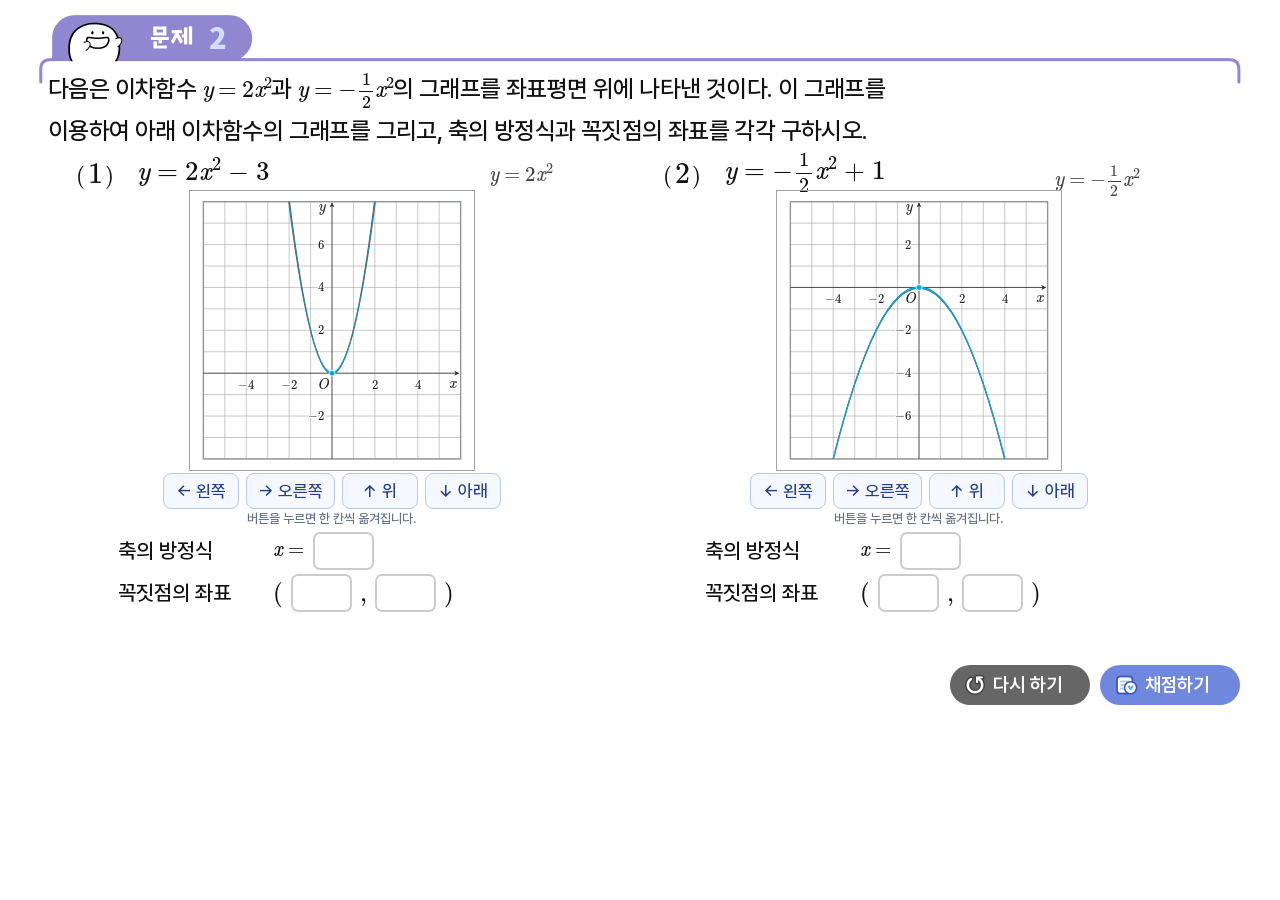
==== 02-step/index.html @ 466fb757 "Publish quadratic graph translation activities" ====
<!doctype html>
<html lang="ko">
<head>
  <meta charset="utf-8">
  <meta name="viewport" content="width=device-width,initial-scale=1">
  <title>이차함수 그래프 평행이동 — 한 칸씩 이동</title>
  <link rel="stylesheet" href="../common-assets/amanta/da_mi_math2/public/common/css/amt-content.css">
  <link rel="stylesheet" href="css/amt-index.bundle.css">
  <link rel="stylesheet" href="css/amt-index.css">
</head>
<body>
  <p id="loading-message" role="status">활동을 불러오는 중입니다.</p>
  <div id="activity-frame">
    <div id="amt-viewer-wraper" class="html-type quadratic-page" data-mode="step">
      <main id="content" class="corner_unit color-type-2" aria-label="이차함수 그래프 평행이동 문제 2">
        <div id="quiz-main-01">
          <!-- 본문 메인 스크롤 영역 -->
          <div class="main-scroll scroll-cont js-scroll-cont">
            <div class="scroll-inner" style="height: auto">
              <!-- 본문 지시문 :: 문제 + 숫자 -->
              <div class="title-quiz-num">
                <div class="bullet"><span class="text">문제</span><span class="num">2</span></div>
                <div class="text-cont">
                  <div class="text-1">다음은 이차함수 <span class="math" aria-label="와이 는 이 엑스 제곱"><i>y</i> = 2<i>x</i><sup>2</sup></span>과 <span class="math" aria-label="와이 는 마이너스 이분의 일 엑스 제곱"><i>y</i> = −<span class="fraction"><span>1</span><span>2</span></span><i>x</i><sup>2</sup></span>의 그래프를 좌표평면 위에 나타낸 것이다. 이 그래프를<br class="desktop-break"> 이용하여 아래 이차함수의 그래프를 그리고, 축의 방정식과 꼭짓점의 좌표를 각각 구하시오.</div>
                </div>
              </div>
              <!-- 본문 콘텐츠 영역 - 문제 -->
              <div class="content-area">
                <div class="content-box" style="height: auto">
                  <div id="problems" class="problems"></div>
                </div>
              </div>
            </div>
          </div>
          <!-- 원본 문제 유형과 같은 하단 채점 버튼 -->
          <div class="bottom-g-icon btns-bottom">
            <button class="g-icon answer btn-answer" type="button" aria-controls="answer-popup-01" aria-expanded="false" hidden><span class="text">풀이 보기</span></button>
            <p id="overall-result" role="status" aria-live="polite" aria-atomic="true"></p>
            <button class="g-icon restart btn-restart" type="button"><span class="text">다시 하기</span></button>
            <button class="g-icon mark btn-mark" type="button"><span class="text">채점하기</span></button>
          </div>
          <!-- 정답 보기 유형: 풀이 보기 -->
          <section id="answer-popup-01" class="g-answer-cont explain" role="region" aria-label="정답과 풀이" hidden>
            <div class="inner"><div class="body">
              <button class="btn-answer-close" type="button" aria-label="풀이 닫기">×</button>
              <div class="answer-block">
                <div class="bullet">정답</div>
                <div class="text-cont solution-grid">
                  <div class="bracket-num-text"><div class="num">(<span class="count">1</span>)</div><div class="text">축의 방정식: <span class="math"><i>x</i> = 0</span><br>꼭짓점의 좌표: <span class="math">(0, −3)</span></div></div>
                  <div class="bracket-num-text"><div class="num">(<span class="count">2</span>)</div><div class="text">축의 방정식: <span class="math"><i>x</i> = 0</span><br>꼭짓점의 좌표: <span class="math">(0, 1)</span></div></div>
                </div>
              </div>
              <div class="explain-block">
                <div class="bullet">풀이</div>
                <div class="text-cont solution-grid">
                  <div class="bracket-num-text"><div class="num">(<span class="count">1</span>)</div><div class="text"><span class="math"><i>y</i> = 2<i>x</i><sup>2</sup></span>의 그래프를 아래로 3만큼<br>평행이동한다.</div></div>
                  <div class="bracket-num-text"><div class="num">(<span class="count">2</span>)</div><div class="text"><span class="math"><i>y</i> = −<span class="fraction"><span>1</span><span>2</span></span><i>x</i><sup>2</sup></span>의 그래프를 위로 1만큼<br>평행이동한다.</div></div>
                </div>
              </div>
            </div></div>
          </section>
        </div>
      </main>
    </div>
  </div>
  <noscript><p>이 활동을 사용하려면 브라우저에서 JavaScript를 켜 주세요.</p></noscript>
  <script src="js/amt-index.bundle.js"></script>
</body>
</html>
---- common-assets/amanta/da_mi_math2/public/common/css/amt-content.css ----
@import"amt-sanitize.css";@import"amt-scss.bundle.css";@import"amt-root.css";@import"amt-font.css";@import"amt-common.css";@import"amt-quiz.css";@import"amt-corner.css";@import"amt-videoPlayer.css";
---- 02-step/css/amt-index.bundle.css ----
#amt-viewer-wraper .corner_unit{background-color:#fff!important;background-repeat:no-repeat;background-size:contain}#amt-viewer-wraper .title-think-num{display:flex;justify-content:flex-start;align-items:flex-start;margin-top:20px;padding-left:40px;position:relative}#amt-viewer-wraper .title-think-num:before{content:"";position:absolute;left:100px;top:5px;width:1140px;height:48px;border-radius:48px;background-color:#edf0f6}#amt-viewer-wraper .title-think-num .bullet{z-index:1;flex-shrink:0;margin-right:12px;position:relative;width:131px;height:53px;background-repeat:no-repeat;background-size:contain;background-image:url(../../common-assets/amanta/da_mi_math2/src/assets/images/unit/title_think_bullet.svg)}#amt-viewer-wraper .title-think-num .bullet>.text{position:absolute;left:10px;top:9px;width:68px;font-family:br-b;font-size:24px;text-align:center;color:#fff}#amt-viewer-wraper .title-think-num .bullet>.num{position:absolute;left:85px;top:8px;width:36px;font-family:ns-kr-black;font-size:26px;text-align:center;color:#1c2b4f}#amt-viewer-wraper .title-think-num .text-cont{position:relative;top:8px;width:100%}#amt-viewer-wraper .title-think-num .text-cont>.text-1{position:relative;font-family:pre-sb;font-size:30px;line-height:1.4em;text-align:justify;color:#03486f}#amt-viewer-wraper .title-think-num.has-frac:before{height:74px}#amt-viewer-wraper .title-think-num.has-frac .text-cont{margin-top:7px;margin-bottom:12px}#amt-viewer-wraper .title-think-num.has-frac .bullet{margin-top:15px}#amt-viewer-wraper .title-quiz-num{display:flex;justify-content:flex-start;align-items:flex-start;flex-direction:column;gap:0;margin-top:35px;position:relative;width:1280px;height:120px;background-repeat:no-repeat;background-size:1280px 72px;background-position:0 0;background-image:url(../../common-assets/amanta/da_mi_math2/src/assets/images/unit/title_quiz_bg.png)}#amt-viewer-wraper .title-quiz-num .bullet{z-index:1;flex-shrink:0;position:relative;left:53px;width:200px;height:46px;background-repeat:no-repeat;background-size:contain}#amt-viewer-wraper .title-quiz-num .bullet>.text{position:absolute;left:85px;top:7px;width:68px;font-family:br-b;font-size:24px;text-align:center;color:#fff}#amt-viewer-wraper .title-quiz-num .bullet>.num{position:absolute;left:147px;top:3px;width:36px;font-family:ns-kr-black;font-size:29px;text-align:center;color:#d6dcff}#amt-viewer-wraper .title-quiz-num .text-cont{position:relative;left:57px;top:28px;width:1170px}#amt-viewer-wraper .title-quiz-num .text-cont>.text-1{position:relative;font-family:pre-sb;font-size:28px;line-height:1.4em;text-align:justify}#amt-viewer-wraper .title-quiz-num .text-cont>.text-1.rows-2{line-height:1.8em}#amt-viewer-wraper .title-quiz-num .text-cont>.num{flex-shrink:0;position:relative;left:-4px;top:-6px;width:30px;font-family:ns-kr-black;font-size:33px;line-height:1.4em;text-align:center}#amt-viewer-wraper .title-quiz-num.ex{background-image:url(../../common-assets/amanta/da_mi_math2/src/assets/images/unit/title_quiz_ex_bg.png)}#amt-viewer-wraper .title-quiz-num.ex .bullet>.num{color:#913826}#amt-viewer-wraper .title-quiz-num.with{background-image:url(../../common-assets/amanta/da_mi_math2/src/assets/images/unit/title_quiz_with_bg.png)}#amt-viewer-wraper .title-quiz-num.with.has-num{background-size:1280px 92px;background-image:url(../../common-assets/amanta/da_mi_math2/src/assets/images/unit/title_quiz_with_num_bg.png)}#amt-viewer-wraper .title-quiz-num.with.has-num .bullet>.text{left:95px;top:17px}#amt-viewer-wraper .title-quiz-num.with.has-num .bullet>.num{left:208px;top:13px;color:#ee6970}#amt-viewer-wraper .title-quiz-num.with.has-num .text-cont{position:relative;left:82px;top:38px;width:1150px}#amt-viewer-wraper .content-area.type-with .with-num-text{margin-left:60px;display:flex;gap:5px}#amt-viewer-wraper .content-area.type-with.has-num .with-num-text{margin-left:80px;display:flex;gap:5px}#amt-viewer-wraper .content-area.type-with .with-num-text .num{font-family:ns-kr-black;font-size:33px;color:#ee6970;position:relative}#amt-viewer-wraper .content-area.type-with .with-num-text .text{line-height:1.8em}#amt-viewer-wraper .content-area.type-with .with-num-text .text>.num{font-size:30px}#amt-viewer-wraper .title-quiz-num.with .bullet>.text{width:104px}#amt-viewer-wraper .title-quiz-num .text-cont>.num{color:#ee6970}
---- 02-step/css/amt-index.css ----
/* Page-specific layout over the original Amanta common and unit styles. */
*{box-sizing:border-box}
html,body{margin:0;padding:0;width:100%;min-height:100%;background:#fff;color:#111}
body{overflow-x:hidden}button,input{font:inherit}[hidden]{display:none!important}
#loading-message{margin:20px;font:16px sans-serif}
#activity-frame{position:relative;margin:0 auto}
#amt-viewer-wraper.html-type{transform-origin:top left;visibility:hidden;opacity:0;overflow:hidden}
#amt-viewer-wraper.html-type.ready{visibility:visible;opacity:1}
#amt-viewer-wraper #content{width:1280px;height:720px;overflow:hidden;background:#fff}
#amt-viewer-wraper #quiz-main-01{position:relative;height:100%}
#amt-viewer-wraper .main-scroll{position:absolute;left:0;top:0;width:1280px;height:658px;margin:0;padding:0;overflow-x:hidden;overflow-y:auto}
#amt-viewer-wraper .scroll-inner{position:relative;width:1280px;margin:0;padding:0 0 6px}
#amt-viewer-wraper .title-quiz-num{margin-top:12px;height:143px}
#amt-viewer-wraper .title-quiz-num .text-cont{top:12px;left:48px;width:1184px}
#amt-viewer-wraper .title-quiz-num .text-cont>.text-1{font-family:pre-m,sans-serif;font-size:24px;line-height:1.62;text-align:left;word-break:keep-all;letter-spacing:-.025em}
#amt-viewer-wraper .content-area,#amt-viewer-wraper .content-box{position:relative;left:auto;top:auto;width:auto;height:auto;margin:0;padding:0}
#amt-viewer-wraper .problems{display:grid;grid-template-columns:repeat(2,minmax(0,1fr));gap:76px;padding:0 76px}
#amt-viewer-wraper .problem{position:relative;min-width:0;margin:0;padding:0}
#amt-viewer-wraper .problem h2.bracket-num-text{position:static;display:flex;align-items:center;gap:13px;height:36px;margin:0;padding:0;font:27px/1.35 pre-m,sans-serif;font-weight:400}
#amt-viewer-wraper .problem h2>.num{position:static;flex:none;width:auto;font:23px/1.3 mjx-main-r,serif;white-space:nowrap}
#amt-viewer-wraper .problem h2>.text{position:static;line-height:1.35}
#amt-viewer-wraper .math{font-family:mjx-main-r,"Times New Roman",serif;white-space:nowrap}
#amt-viewer-wraper .math i{font-family:mjx-main-i,"Times New Roman",serif;font-style:normal}
#amt-viewer-wraper .math sup{font-size:.68em;vertical-align:super;line-height:0}
#amt-viewer-wraper .fraction{display:inline-flex;flex-direction:column;vertical-align:middle;text-align:center;line-height:1;font-size:.75em;margin:0 .14em}
#amt-viewer-wraper .fraction>span:first-child{border-bottom:1px solid currentColor;padding:0 .16em .1em}
#amt-viewer-wraper .fraction>span:last-child{padding-top:.1em}
#amt-viewer-wraper .base-formula{position:absolute;right:34px;top:9px;height:22px;margin:0;text-align:right;font-size:21px;line-height:22px;color:#454549}
#amt-viewer-wraper .graph-system{position:relative;width:328px;max-width:100%;margin:0 auto;display:grid;grid-template-columns:minmax(0,1fr) 28px;grid-template-rows:auto 26px;gap:4px}
#amt-viewer-wraper .graph-quad-cont.w-400.type-1{grid-area:1/1;position:relative;left:auto;top:auto;width:100%;height:auto;aspect-ratio:424/416;background:none!important;margin:0;border:0}
#amt-viewer-wraper .graph-quad-cont.w-400.type-1>.inner{position:relative;left:auto;top:auto;width:100%;height:auto;margin:0;padding:0;border:0}
#amt-viewer-wraper .graph-quad-cont.w-400.type-1>.graph-source{position:absolute;left:0;top:0;width:100%;height:100%;pointer-events:none;border:0;background:none}
#amt-viewer-wraper .graph{display:block;width:100%;height:auto;overflow:visible;touch-action:pan-y}
#amt-viewer-wraper .grid-line{stroke:#a4a6ab;stroke-width:.9}
#amt-viewer-wraper .grid-frame{stroke:#92959a;stroke-width:2;fill:none}
#amt-viewer-wraper .axis{stroke:#303033;stroke-width:1.3}
#amt-viewer-wraper .tick-label{fill:#222;font-family:mjx-main-r,"Times New Roman",serif;font-size:19px;paint-order:stroke;stroke:white;stroke-width:3px;stroke-linejoin:round}
#amt-viewer-wraper .axis-label{fill:#222;font-family:mjx-main-i,"Times New Roman",serif;font-size:23px;paint-order:stroke;stroke:#fff;stroke-width:3px}
#amt-viewer-wraper .curve{fill:none;stroke-linecap:round;stroke-linejoin:round}
#amt-viewer-wraper .base-curve{stroke:#55565a;stroke-width:3.7}
#amt-viewer-wraper .moving-curve{stroke:#00ace6;stroke-width:2.7}
#amt-viewer-wraper .vertex{fill:#00ace6;stroke:#fff;stroke-width:1.3}
#amt-viewer-wraper .slider-wrap{position:relative;min-width:0;min-height:0}
#amt-viewer-wraper .vertical{grid-area:1/2}
#amt-viewer-wraper .horizontal{grid-area:2/1}
#amt-viewer-wraper .slider-wrap:before{content:"";position:absolute;background:#e4ecf9;border-radius:6px;pointer-events:none}
#amt-viewer-wraper .vertical:before{top:calc(16/416*100%);height:calc(384/416*100%);left:10px;width:8px}
#amt-viewer-wraper .horizontal:before{left:calc(20/424*100%);width:calc(384/424*100%);top:9px;height:8px}
#amt-viewer-wraper .slider{position:absolute;margin:0;padding:0;border:0;appearance:none;-webkit-appearance:none;background:transparent;cursor:pointer;touch-action:none;pointer-events:auto}
#amt-viewer-wraper .slider-y{left:0;top:calc(16/416*100% - 12px);height:calc(384/416*100% + 24px);width:28px;writing-mode:vertical-lr;direction:rtl}
#amt-viewer-wraper .slider-x{top:0;left:calc(20/424*100% - 12px);width:calc(384/424*100% + 24px);height:26px}
#amt-viewer-wraper .slider::-webkit-slider-thumb{box-sizing:border-box;appearance:none;-webkit-appearance:none;width:24px;height:24px;background:#7087de;border:3px solid #fff;border-radius:50%;box-shadow:0 0 0 1px #5971c566}
#amt-viewer-wraper .slider-y::-webkit-slider-runnable-track{width:8px;height:100%;background:transparent}
#amt-viewer-wraper .slider-y::-webkit-slider-thumb{margin-left:-8px}
#amt-viewer-wraper .slider-x::-webkit-slider-runnable-track{height:8px;width:100%;background:transparent}
#amt-viewer-wraper .slider-x::-webkit-slider-thumb{margin-top:-8px}
#amt-viewer-wraper .slider::-moz-range-thumb{box-sizing:border-box;width:24px;height:24px;background:#7087de;border:3px solid #fff;border-radius:50%}
#amt-viewer-wraper .slider-y::-moz-range-track{width:8px;height:100%;background:transparent}
#amt-viewer-wraper .slider-x::-moz-range-track{height:8px;width:100%;background:transparent}
#amt-viewer-wraper .slider:disabled{opacity:.5;cursor:default}
#amt-viewer-wraper[data-mode=step] .graph-system{display:block;width:284px}
#amt-viewer-wraper .step-controls{display:flex;justify-content:center;gap:7px;margin:3px 0 0;min-height:36px}
#amt-viewer-wraper .step-controls button{height:36px;min-width:76px;padding:0 11px;border:1px solid #b8c5e9;border-radius:8px;background:#f6f8ff;color:#293f8b;font:17px/34px pre-m,sans-serif}
#amt-viewer-wraper .step-controls button:disabled{background:#f1f2f5;color:#9a9ea9;cursor:default}
#amt-viewer-wraper .move-status{height:18px;margin:1px 0;text-align:center;font:13px/18px pre-m,sans-serif;color:#677185}
#amt-viewer-wraper .answers{display:grid;gap:4px;margin:4px 0 0 42px}
#amt-viewer-wraper .answer-row{display:flex;align-items:center;gap:9px;min-height:38px;font:21px/1.3 pre-m,sans-serif}
#amt-viewer-wraper .answer-label{min-width:146px}
#amt-viewer-wraper .coordinate{display:inline-flex;align-items:center;gap:8px;font:25px/1.2 mjx-main-r,"Times New Roman",serif}
#amt-viewer-wraper .type-box-1 .input-box{position:relative;display:inline-block;flex:none;width:61px;height:38px;line-height:38px;font-size:23px;border-radius:7px}
#amt-viewer-wraper .input-box>input.g-input{width:100%;height:100%;padding:0 4px;text-align:center}
#amt-viewer-wraper .input-box:after{pointer-events:none}
#amt-viewer-wraper .input-box.empty{background-position:center;background-size:26px 26px}
#amt-viewer-wraper .problem-result{height:23px;margin:3px 0 0 42px;font:15px/23px pre-m,sans-serif;white-space:nowrap}
#amt-viewer-wraper .problem-result .correct{color:#08704d}
#amt-viewer-wraper .problem-result .incorrect{color:#b03c32}
#amt-viewer-wraper .bottom-g-icon{top:auto;bottom:10px;left:0;width:1280px;min-height:50px;padding:0 40px;align-items:center;background:#fff;gap:10px}
#amt-viewer-wraper #overall-result{position:absolute;left:210px;right:350px;margin:0;font:18px/1.4 pre-m,sans-serif;color:#232f5b}
#amt-viewer-wraper .g-icon{flex:none;min-width:140px;margin:0}
#amt-viewer-wraper .g-icon.answer{left:40px;top:auto}
#amt-viewer-wraper .g-answer-cont{position:absolute;left:40px;right:40px;top:auto;bottom:76px;width:auto;height:auto;max-height:545px;overflow:auto;z-index:20;box-shadow:0 6px 28px #203b3328}
#amt-viewer-wraper .g-answer-cont:not([hidden]){opacity:1;visibility:visible}
#amt-viewer-wraper .g-answer-cont>.inner{position:relative;width:auto;height:auto;margin:0;padding:0}
#amt-viewer-wraper .g-answer-cont .body{position:relative;width:auto;height:auto;padding:27px 32px 25px}
#amt-viewer-wraper .g-answer-cont .answer-block,#amt-viewer-wraper .g-answer-cont .explain-block{display:flex;gap:20px;margin:0;padding:0}
#amt-viewer-wraper .g-answer-cont .explain-block{margin-top:23px}
#amt-viewer-wraper .g-answer-cont .bullet{position:static;flex:none;align-self:flex-start}
#amt-viewer-wraper .g-answer-cont .text-cont{position:static;margin:0;padding:0;flex:1;width:auto}
#amt-viewer-wraper .g-answer-cont .solution-grid{display:grid;grid-template-columns:1fr 1fr;gap:28px;font:22px/1.65 pre-m,sans-serif}
#amt-viewer-wraper .g-answer-cont .bracket-num-text{display:flex;gap:9px;position:static;width:auto}
#amt-viewer-wraper .g-answer-cont .bracket-num-text>.num{position:static;flex:none}
#amt-viewer-wraper .g-answer-cont .btn-answer-close{position:absolute;right:12px;top:3px;width:35px;height:35px;z-index:2;color:#4c6860;font:30px/35px sans-serif}
#amt-viewer-wraper button:focus-visible,#amt-viewer-wraper .slider:focus-visible{outline:3px solid #405db3;outline-offset:3px}
#amt-viewer-wraper .input-box:focus-within{outline:3px solid #7087de;outline-offset:2px}
.sr-only{position:absolute!important;width:1px!important;height:1px!important;overflow:hidden!important;clip:rect(0,0,0,0)!important;white-space:nowrap!important}
@media(max-width:599px){
 #activity-frame{width:100%!important;height:auto!important}
 #amt-viewer-wraper.html-type{width:100%;transform:none!important;overflow:visible}
 #amt-viewer-wraper #content{width:100%;height:auto;min-height:100vh;overflow:visible}
 #amt-viewer-wraper .main-scroll{position:relative;width:100%;height:auto;overflow:visible}
 #amt-viewer-wraper .scroll-inner{width:100%;padding:0 0 10px}
 #amt-viewer-wraper .title-quiz-num{width:100%;height:auto;min-height:0;margin-top:12px;padding-bottom:22px;background-size:1280px 72px;background-position:-75px 0}
 #amt-viewer-wraper .title-quiz-num .bullet{left:-22px}
 #amt-viewer-wraper .title-quiz-num .text-cont{left:auto;top:auto;width:auto;margin:16px 18px 0}
 #amt-viewer-wraper .title-quiz-num .text-cont>.text-1{font-size:18px;line-height:1.8;letter-spacing:0}
 #amt-viewer-wraper .desktop-break{display:none}
 #amt-viewer-wraper .problems{grid-template-columns:1fr;gap:24px;padding:0 18px}
 #amt-viewer-wraper .problem+.problem{border-top:1px solid #e3e7ef;padding-top:20px}
 #amt-viewer-wraper .problem h2.bracket-num-text{font-size:25px}
 #amt-viewer-wraper .base-formula{position:static;height:26px;margin:4px 10px 0}
 #amt-viewer-wraper .graph-system{width:332px;max-width:100%}
 #amt-viewer-wraper[data-mode=step] .graph-system{width:300px;max-width:100%}
 #amt-viewer-wraper .answers{margin:8px 0 0}
 #amt-viewer-wraper .answer-row{font-size:17px;gap:6px}
 #amt-viewer-wraper .answer-label{min-width:119px}
 #amt-viewer-wraper .type-box-1 .input-box{width:55px;height:42px;line-height:42px;font-size:21px}
 #amt-viewer-wraper .coordinate{gap:6px;font-size:23px}
 #amt-viewer-wraper .step-controls{gap:5px}
 #amt-viewer-wraper .step-controls button{min-width:0;padding:0 10px;height:44px;font-size:16px}
 #amt-viewer-wraper .problem-result{margin-left:0;font-size:14px}
 #amt-viewer-wraper .bottom-g-icon{position:relative;left:auto;top:auto;bottom:auto;width:100%;padding:14px 18px 20px;gap:9px;flex-wrap:wrap;justify-content:flex-end}
 #amt-viewer-wraper .g-icon{min-width:132px}
 #amt-viewer-wraper .g-icon.answer{position:relative;left:auto;top:auto;margin-right:auto}
 #amt-viewer-wraper #overall-result{position:static;order:-1;width:100%;flex-basis:100%;margin:0 0 5px;font-size:16px}
 #amt-viewer-wraper .g-answer-cont{position:relative;left:auto;right:auto;top:auto;bottom:auto;margin:0 16px 20px;max-height:none}
 #amt-viewer-wraper .g-answer-cont .body{padding:24px 16px}
 #amt-viewer-wraper .g-answer-cont .answer-block,#amt-viewer-wraper .g-answer-cont .explain-block{gap:12px;flex-direction:column}
 #amt-viewer-wraper .g-answer-cont .solution-grid{grid-template-columns:1fr;gap:15px;font-size:18px}
}
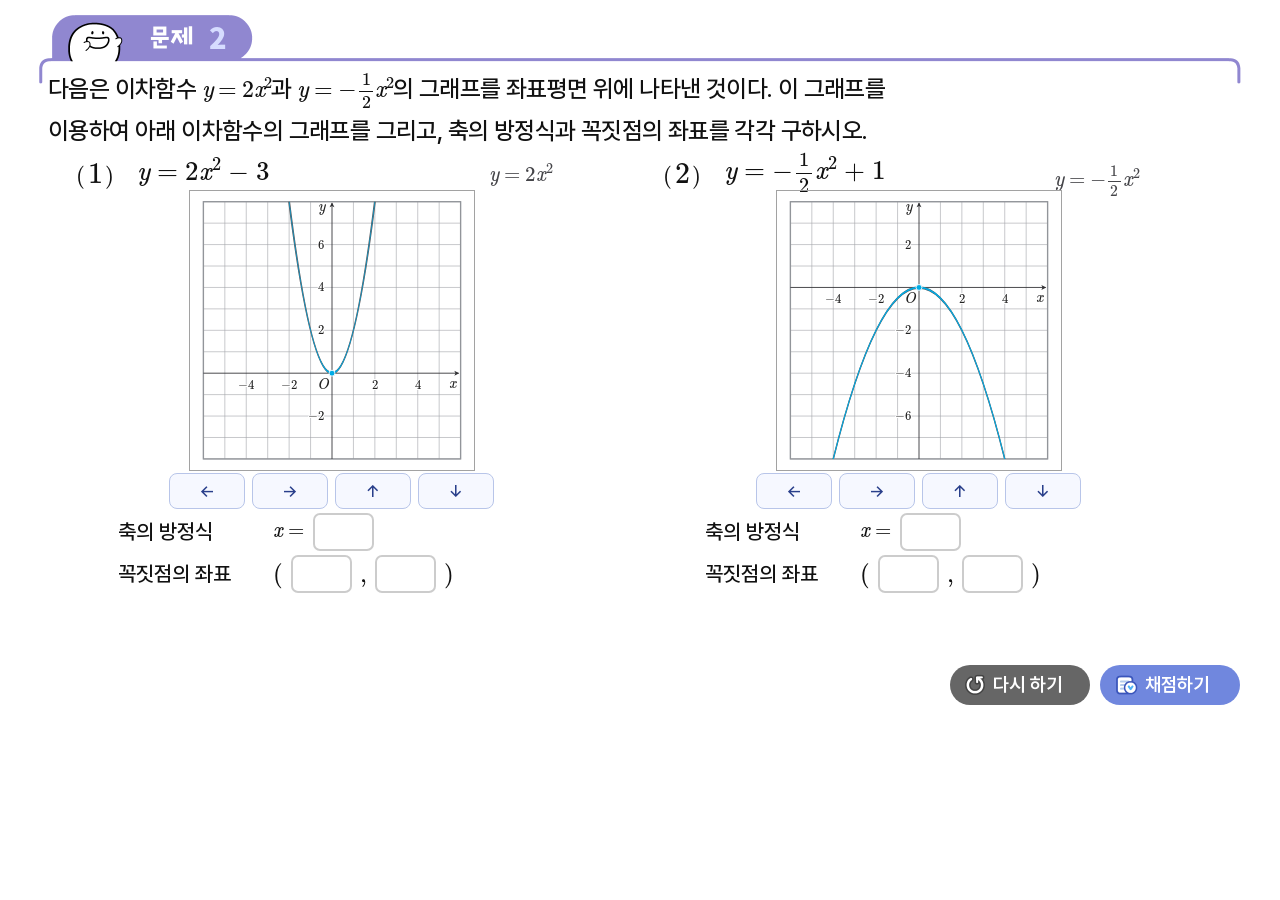
==== commit 0b892eab: "Show only arrows on step controls and remove movement messages" ====
--- a/02-step/index.html
+++ b/02-step/index.html
@@ -64,6 +64,6 @@
     </div>
   </div>
   <noscript><p>이 활동을 사용하려면 브라우저에서 JavaScript를 켜 주세요.</p></noscript>
-  <script src="js/amt-index.bundle.js"></script>
+  <script src="js/amt-index.bundle.js?v=cc61a5e42df5"></script>
 </body>
 </html>
